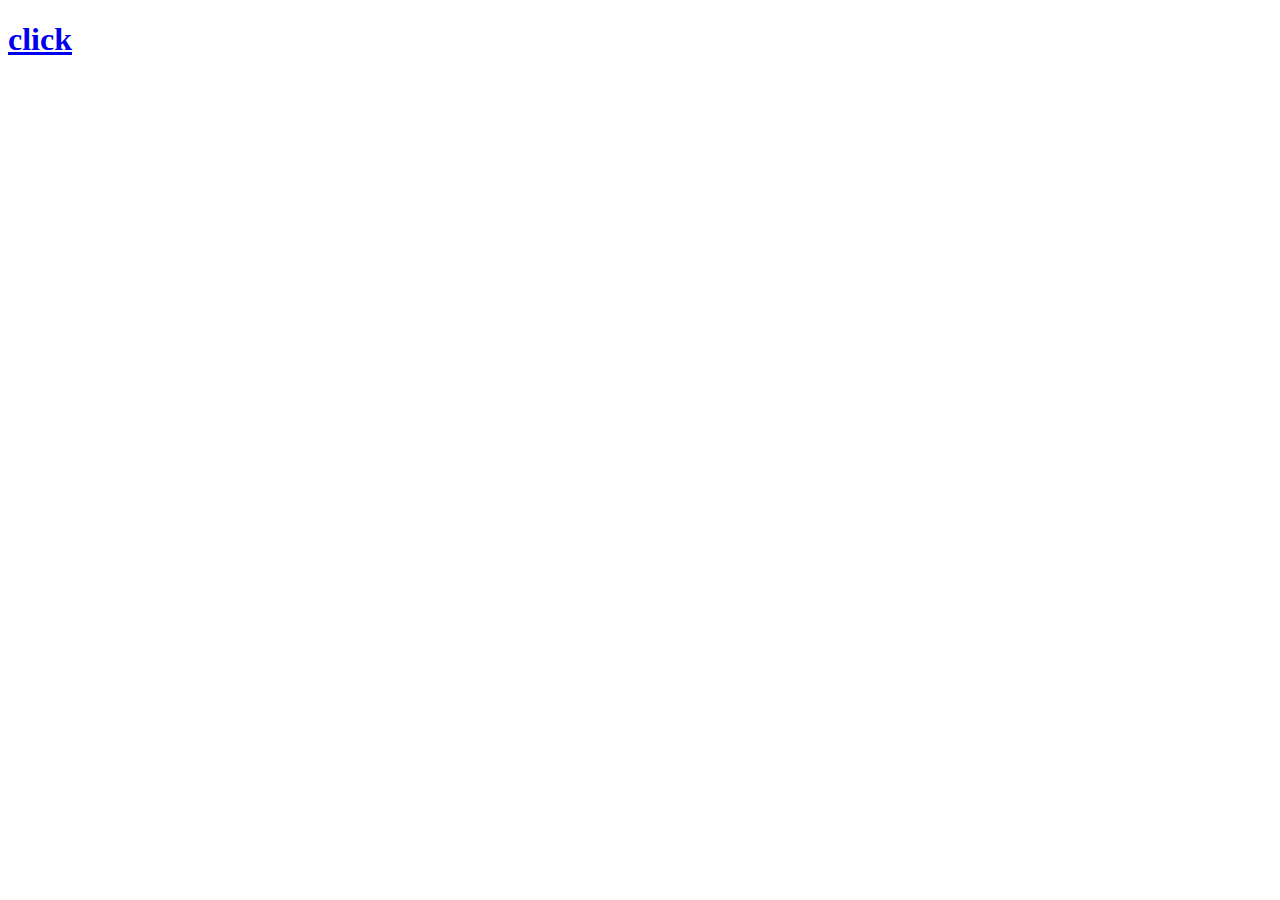
==== index.html @ 740992bd "added access to page" ====
<!DOCTYPE html>
<html lang="en">
<head>
    <meta charset="UTF-8">
    <meta name="viewport" content="width=device-width, initial-scale=1.0">
    <title>Document</title>
</head>
<body>
   <h1>
       <a href="login.html">
           click

       </a>
   </h1> 
</body>
</html>
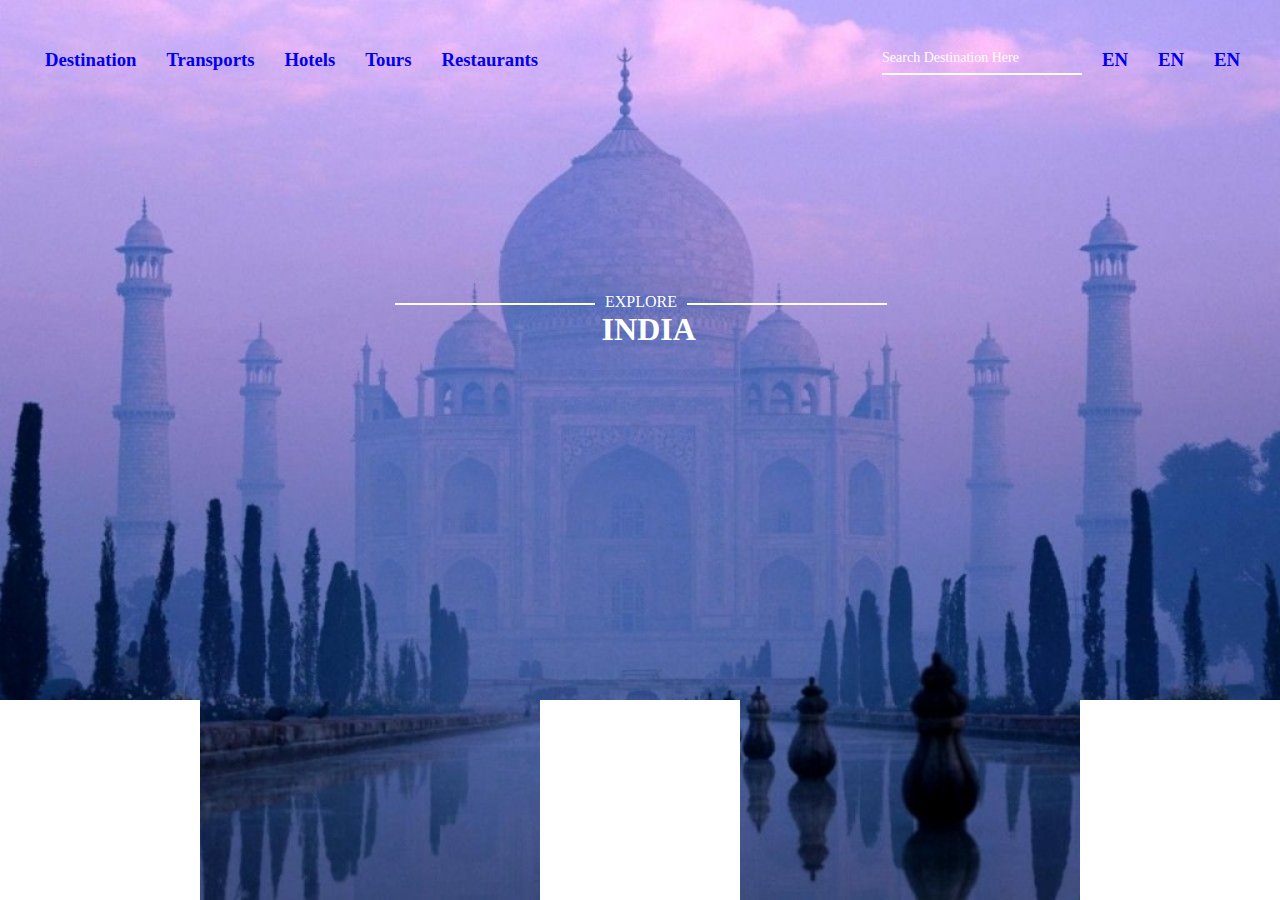
==== commit f69b77aa: "done home page as designed still some more to be done on the footer part" ====
--- a/index.html
+++ b/index.html
@@ -3,14 +3,50 @@
 <head>
     <meta charset="UTF-8">
     <meta name="viewport" content="width=device-width, initial-scale=1.0">
-    <title>Document</title>
+    <title>Home</title>
+    <link rel="stylesheet" href="./style.css">
 </head>
 <body>
-   <h1>
-       <a href="login.html">
-           click
+    <div class="hbg">
+        <header class="tb">
+            <div class="ltb">
+                <h3><a href="#">Destination</a></h3>
+                <h3><a  href="#">Transports</a></h3>
+                <h3><a  href="#">Hotels</a></h3>
+                <h3><a  href="#">Tours</a></h3>
+                <h3><a  href="#">Restaurants</a></h3>
+            </div>
+            <div class="rtb">
+                <input type="search" id="s-one" required>
+                <label for="s-one" >Search Destination Here</label>
+                <h3><a href="#">EN </a></h3>
+                <h3><a href="#">EN </a></h3>
+                <h3><a href="#">EN </a></h3>
+                
+             </div>
+        </header>
+        <section class="india">
+            <div class="explore">
+                <div class="hrl">
+                    <div class="line"></div>
+                    <div class="ex">
+                <p>
+                    EXPLORE
+                </p></div>
+                <div class="line"></div>
+                </div>
+                <h1><a href="login.html">
+                    INDIA</a>
+                </h1>
+            </div>
 
-       </a>
-   </h1> 
+        </section>
+   <footer class="fbar">
+       <div class="leftf"></div>
+       <div class="middlef"></div>
+       <div class="rightf"></div>
+              
+    </footer> 
+   </div>
 </body>
 </html>--- a/style.css
+++ b/style.css
@@ -0,0 +1,208 @@
+*{
+    box-sizing: border-box;
+}
+body{
+    margin: 0;
+    padding: 0;
+   }
+   .hbg{
+       height: 100vh;
+       width: 100%;
+       background-image: url("./bg.jpeg");
+       background-repeat:no-repeat ;
+       background-size: cover;
+       background-position: center;
+       display: flex;
+       flex-direction: column;
+       justify-content: space-between;
+       
+   }
+   .hbg h1,h2 {
+       margin-top: 0px;;
+   }
+.container{
+    height: 100vh;
+    width: 100%;
+    background: linear-gradient(2.82deg, rgba(38, 159, 197, 0.71) 3.77%, #1E4D62 89.04%);
+    display: flex;
+    justify-content:space-around;
+    align-items: center;
+    text-align: center;   
+}
+.fc{
+    width: 400px;
+    height: 340px;
+    background-color:transparent;
+    border-radius: 15px;
+    display: flex;
+    justify-content: space-around;
+    align-items: center;
+    box-shadow: 0 5px 6px rgba(0,0,0,0.219);
+    margin: 20px;
+    flex-direction: column;
+}
+
+.up{
+    width:250px;
+    margin: 30px auto;
+    display: flex;
+    flex-direction: column;
+    position: relative;
+
+
+}.up label{
+    color: rgb(165,165,165);
+    font-size: 14px;
+    position: absolute;
+    top: 10px;
+    transition: 0.5s ease-in-out;
+}
+.up input{
+    border: none;
+    padding: 7px;
+    margin-top: 5px;
+    outline: none;
+    border-bottom: 1px solid #c9c9c98a;
+    background-color: transparent;
+
+}
+.up input:focus ~ label,
+.up input:valid ~ label  {
+    color: blue;
+    top: -10px;
+    font-size: 12px;
+}
+.up input:focus ,
+.up input:valid {
+    border-color: blue;
+     
+}
+.submitbt{
+    background: radial-gradient(252.13% 252.13% at 50% 50%, #2C667C 0%, #61B6D1 100%);
+   filter: blur(.5 px);
+    color: white;
+    padding: 10px 0;
+    border: none;
+    margin-top: 15px;
+    border-radius: 5px;
+    width: 250px;
+    cursor: pointer;
+}
+.lh h2{
+    font-family: Petrona;
+    font-style: normal; 
+    font-weight: 10px;
+    font-size: 24px;
+    line-height: 27px;
+     mix-blend-mode: normal;
+    text-shadow: 0px 4px 4px rgba(0, 0, 0, 0.25);
+}
+.lh a{
+    text-decoration: none;
+    color: #FFFFFF;
+}
+.sfc{
+   
+    height: 400px;
+
+}
+.tb{
+    height:100px ;
+    display: flex ;
+    justify-content: space-between;
+    
+}
+
+.ltb,.rtb{
+    display: flex;
+    margin-top: 20px;
+    margin-left: 25px;
+}
+.ltb h3 a,.rtb h3 a{
+    display: flex;
+    justify-content: space-around;
+    text-decoration: none;
+    margin-left: 10px;
+    padding: 10px;
+}
+.rtb{
+    margin-right: 30px;
+    position: relative;
+}
+.india{
+
+    color: white;
+    display: flex;
+    margin-left: 47%;
+    margin-top: -10%;    
+}
+.explore h1 a{
+    text-decoration: none;
+    color: white;
+
+}
+
+
+.rtb label{
+    color: white;
+    font-size: 14px;
+    position: absolute;
+    top: 30px;
+    transition: 0.5s ease-in-out;
+}
+.rtb input{
+    height: 30px;
+    width: 200px;
+    background: transparent;
+    border: none;
+    margin-top: 25px;
+   background-color: transparent;
+    border-bottom: 2px solid white;
+    outline: none;
+   
+
+}
+.rtb input:focus ~ label,
+.rtb input:valid ~ label  {
+    color: blue;
+    top: 10px;
+    font-size: 12px;
+}
+.rtb input:focus ,
+.rtb input:valid {
+    border: none;
+      border-bottom: 2px solid white;
+    border-color: blue;
+     
+}
+.hrl{
+    display: flex;
+    margin-left: -42%;
+   
+}
+.line{
+    width: 200px;
+    height: 2px;
+    background-color: white;
+
+   
+   
+}
+.ex p{
+    margin: 0px;
+
+    margin-top: -10px   ;
+    margin-left: 10px;
+    margin-right: 10px;
+}
+.fbar
+{
+   display: flex;
+   justify-content: space-between;
+   margin-bottom: 0px;
+}
+.leftf,.middlef,.rightf{
+    width: 200px;
+    height: 200px;
+    background-color: white;
+}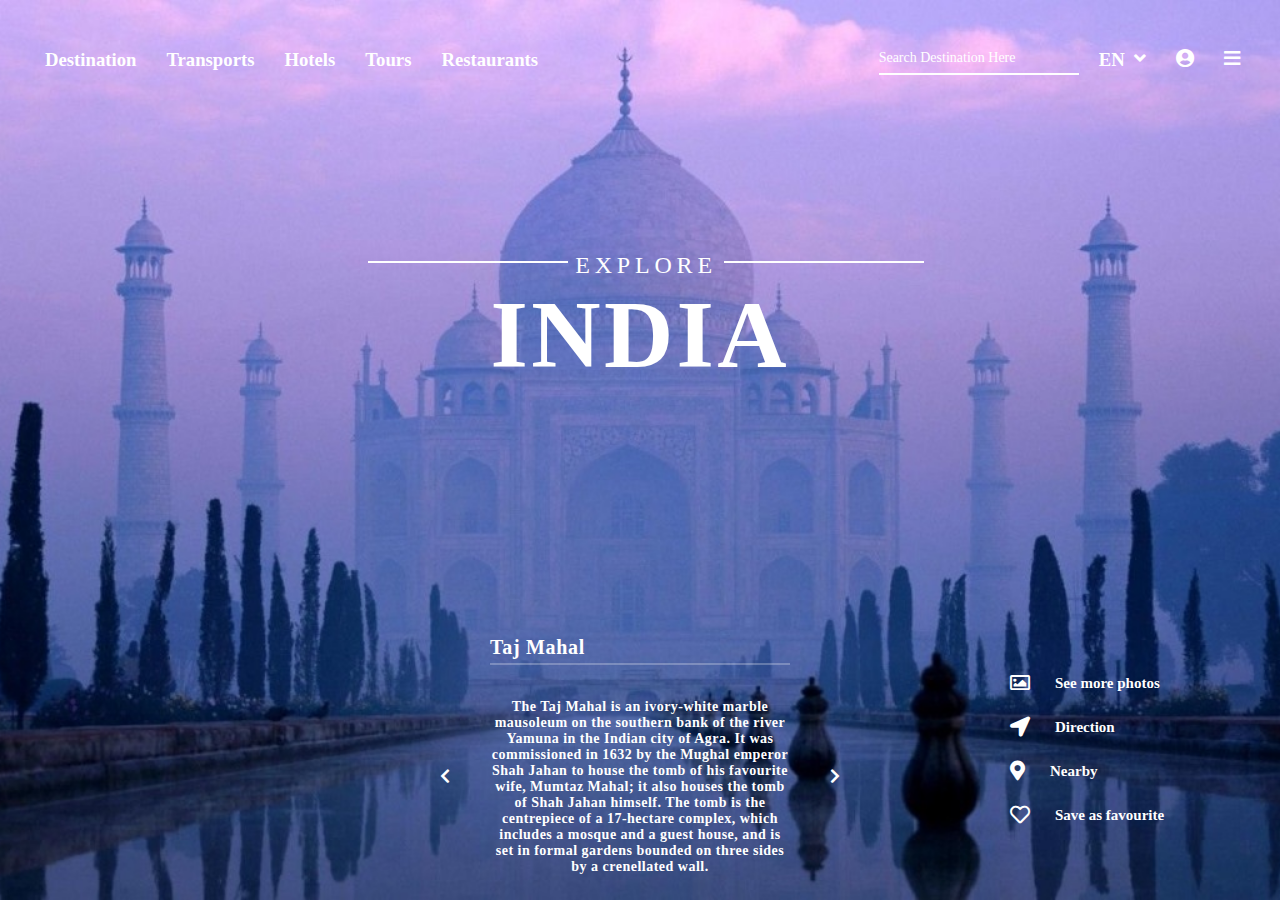
==== commit d9263654: "done 80% of the design in index.htm" ====
--- a/index.html
+++ b/index.html
@@ -5,6 +5,7 @@
     <meta name="viewport" content="width=device-width, initial-scale=1.0">
     <title>Home</title>
     <link rel="stylesheet" href="./style.css">
+     <link href="/fontawesome-free-5.15.1-web/css/all.css" rel="stylesheet">
 </head>
 <body>
     <div class="hbg">
@@ -19,9 +20,9 @@
             <div class="rtb">
                 <input type="search" id="s-one" required>
                 <label for="s-one" >Search Destination Here</label>
-                <h3><a href="#">EN </a></h3>
-                <h3><a href="#">EN </a></h3>
-                <h3><a href="#">EN </a></h3>
+                <h3><a href="#">EN &nbsp<i class="fas fa-angle-down"></i> </a></h3>
+                <h3><a href="#"><i class="fas fa-user-circle"></i> </a></h3>
+                <h3><a href="#"><i class="fas fa-bars"></i></a></h3>
                 
              </div>
         </header>
@@ -43,8 +44,48 @@
         </section>
    <footer class="fbar">
        <div class="leftf"></div>
-       <div class="middlef"></div>
-       <div class="rightf"></div>
+       
+       <div class="middlef">
+           <h2>
+               Taj Mahal
+           </h2>
+           <div class="fline"></div>
+           <div class="middle-align">
+
+           <div><i class="fas fa-chevron-left"></i></div>
+           <p>The Taj Mahal is an ivory-white marble mausoleum on the southern bank of 
+               the river Yamuna in the Indian city of Agra. It was commissioned in 1632 by the Mughal
+                emperor Shah Jahan to house the tomb of his favourite wife, Mumtaz Mahal; it also houses 
+                the tomb of Shah Jahan himself. 
+               The tomb is the centrepiece of a 17-hectare complex, which includes a mosque and a guest
+                house, and is set in formal gardens bounded on three sides by a crenellated wall.</p>
+                <div><i class="  fas fa-chevron-right"></i></div>
+                
+                </div>
+       </div>
+       <div class="rightf">
+           <div class="rff">
+           <div class="smp"> 
+           <i class="far fa-image"></i>
+           <h2><a href="#"> See more photos</a></h2>
+           </div>
+
+           <div class="direction">
+               <i class="fas fa-location-arrow"></i>
+           <h2><a href="#"> Direction</a></h2>
+           </div>
+
+           <div class="nearby">
+           <i class="fas fa-map-marker-alt"></i>
+           <h2></i><a href="#"> Nearby</a></h2>
+           </div>
+
+           <div class="saf">
+               <i class="far fa-heart"></i>
+           <h2><a href="#"> Save as favourite</a></h2>
+            </div>
+            </div>
+       </div>
               
     </footer> 
    </div>
--- a/style.css
+++ b/style.css
@@ -124,6 +124,8 @@
     text-decoration: none;
     margin-left: 10px;
     padding: 10px;
+    color: #FFFFFF;
+    
 }
 .rtb{
     margin-right: 30px;
@@ -134,11 +136,17 @@
     color: white;
     display: flex;
     margin-left: 47%;
-    margin-top: -10%;    
+    margin-top: -5%;    
 }
 .explore h1 a{
     text-decoration: none;
     color: white;
+    font-weight: bold;
+    font-size: 96px;
+    text-align: center;
+    letter-spacing: 0.035em;
+    color: #FFFFFF; 
+    margin-left: -20%;
 
 }
 
@@ -184,6 +192,7 @@
     width: 200px;
     height: 2px;
     background-color: white;
+    margin: 0;
 
    
    
@@ -192,17 +201,111 @@
     margin: 0px;
 
     margin-top: -10px   ;
-    margin-left: 10px;
-    margin-right: 10px;
+    margin-left: 7px;
+    margin-right: 7px;
+    font-family: Roboto;
+    font-style: normal;
+    font-weight: 300;
+    font-size: 24px;
+    line-height: 28px;
+    letter-spacing: 0.2em;
+
+color: #FFFFFF;
 }
 .fbar
 {
    display: flex;
    justify-content: space-between;
-   margin-bottom: 0px;
+   margin-bottom:0px;
+   padding-bottom:10PX ;
+   
 }
 .leftf,.middlef,.rightf{
-    width: 200px;
-    height: 200px;
-    background-color: white;
+    width: 300px;
+    height: 254px;
+    
+    
+}
+.middlef{
+    width:400px ;
+}
+
+.leftf{
+    margin-left: 50px;
+}
+.rightf{
+    margin-right: 50px;
+}
+.middlef h2{
+    font-family: Roboto;
+font-style: normal;
+font-weight: bold;
+font-size: 20px;
+line-height: 23px;
+text-align: left;
+letter-spacing: 0.035em;
+margin: 0;
+margin-left: 50px;
+color: #FFFFFF;
+margin-bottom: 4px;
+}
+.middlef p{
+    width: 300px;
+font-family: Roboto;
+font-style: normal;
+font-weight: bold;
+font-size: 14px;
+line-height: 16px;
+text-align: center;
+letter-spacing: 0.035em;
+color: #FFFFFF;
+padding-top: 20px;
+
+
+}
+.middlef i{
+    color: #FFFFFF;
+
+}
+
+.fline{
+    width: 300px;
+    
+    height: 2px;
+    margin: 0;
+    margin-left: 50px;
+background: rgba(255, 255, 255, 0.26);
+}
+.middle-align{
+    display: flex;
+   align-items: center;
+   justify-content: space-between;
+}
+
+.rightf h2 a{
+    color: #FFFFFF;
+    text-decoration: none;
+    padding-left: 20px;
+    font-size: 15px;
+}
+.rightf h2{
+    margin-bottom: 10px;
+}
+
+.smp,.nearby,.saf,.direction{
+    display: flex;
+    font-size: 20px;
+    align-items: center;
+
+}
+.rightf i{
+     color: #FFFFFF;
+     padding: 5px;
+     margin: 0;
+     
+}
+
+.rff{
+    padding-top: 25px;
+    padding-left: 75px;
 }